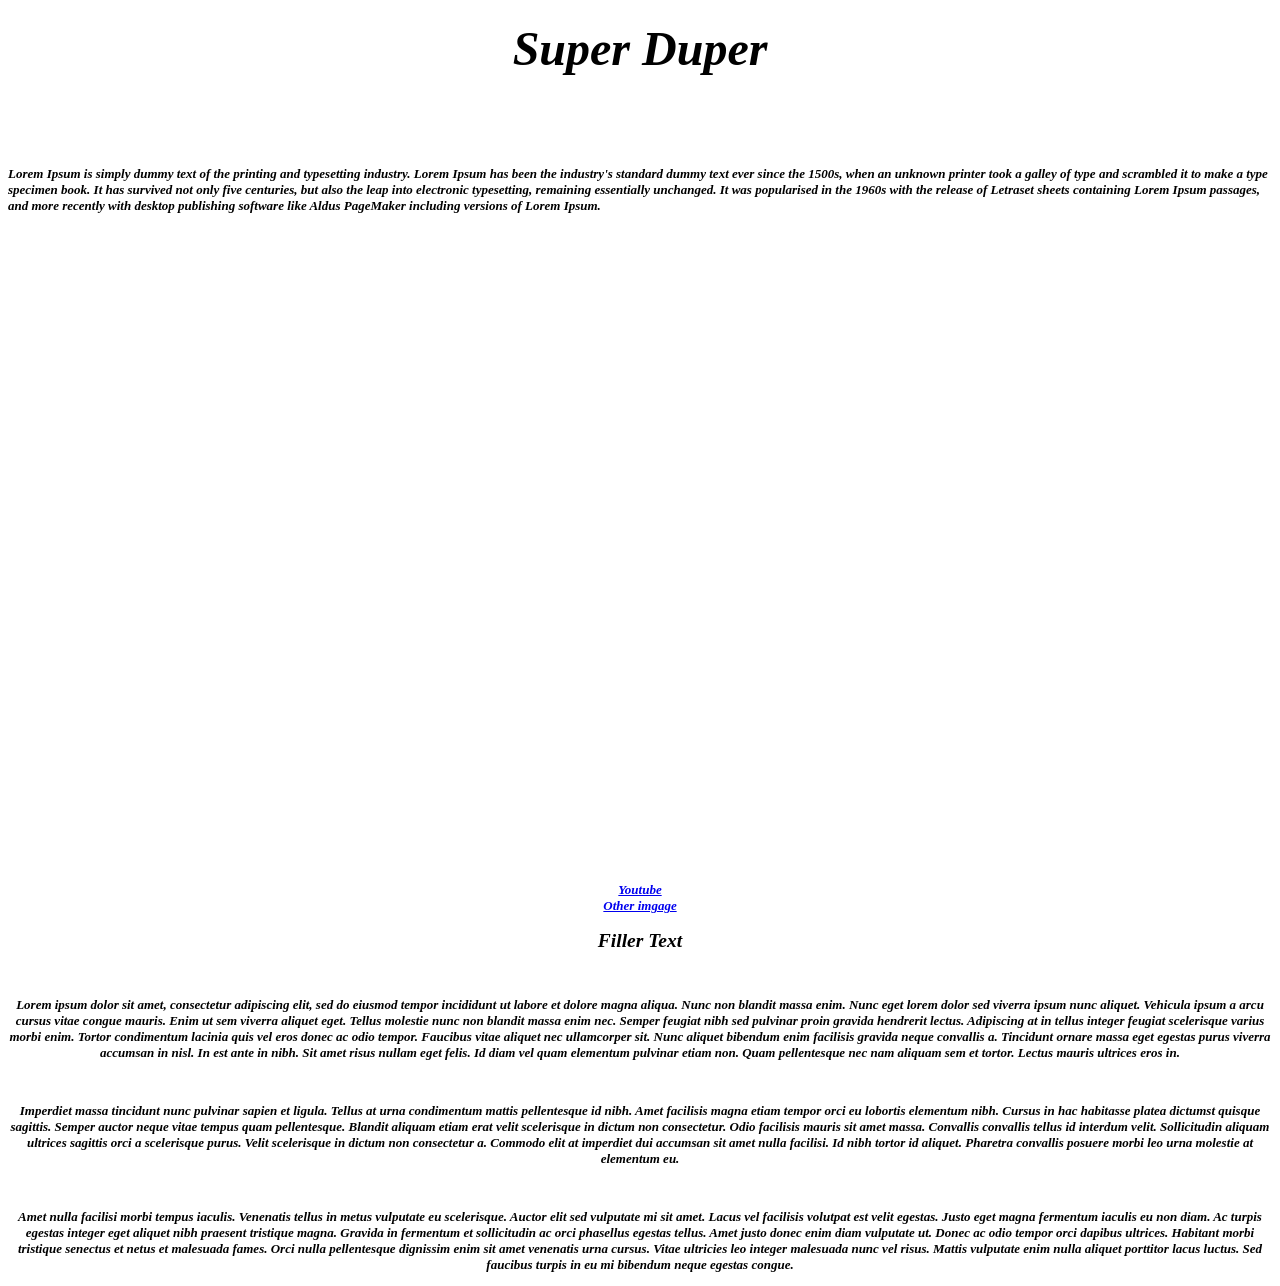
==== index.html @ 1f0de15a "index" ====
<!DOCTYPE html>
<html>
	<head>
		<title>My portfolio</title>
		<link rel="stylesheet" type="text/css" href="CSS/style.css">
	</head>
	<body>
		<h1><font size="+10"><center><i><b>Super Duper</h1>
		<br><font size="-1"></center><p id="p1">Lorem Ipsum is simply dummy text of the printing and typesetting industry. Lorem Ipsum has been the industry's standard dummy text ever since the 1500s, when an unknown printer took a galley of type and scrambled it to make a type specimen book. It has survived not only five centuries, but also the leap into electronic typesetting, remaining essentially unchanged. It was popularised in the 1960s with the release of Letraset sheets containing Lorem Ipsum passages, and more recently with desktop publishing software like Aldus PageMaker including versions of Lorem Ipsum.</p>
		<object type="text/html" data="C:\Users\kenneth\Desktop\Myportfolio\img\test.html" style="width:600px;height:600px;display: block; margin-left: auto; margin-right: auto"></object>
		<br><center><a href="https://www.youtube.com/">Youtube</a>
		<br><center><a href="images.html">Other imgage</a>
		<br><h2>Filler Text</h2>
	<div class="paragraph">
		<br><P id="p2">Lorem ipsum dolor sit amet, consectetur adipiscing elit, sed do eiusmod tempor incididunt ut labore et dolore magna aliqua. Nunc non blandit massa enim. Nunc eget lorem dolor sed viverra ipsum nunc aliquet. Vehicula ipsum a arcu cursus vitae congue mauris. Enim ut sem viverra aliquet eget. Tellus molestie nunc non blandit massa enim nec. Semper feugiat nibh sed pulvinar proin gravida hendrerit lectus. Adipiscing at in tellus integer feugiat scelerisque varius morbi enim. Tortor condimentum lacinia quis vel eros donec ac odio tempor. Faucibus vitae aliquet nec ullamcorper sit. Nunc aliquet bibendum enim facilisis gravida neque convallis a. Tincidunt ornare massa eget egestas purus viverra accumsan in nisl. In est ante in nibh. Sit amet risus nullam eget felis. Id diam vel quam elementum pulvinar etiam non. Quam pellentesque nec nam aliquam sem et tortor. Lectus mauris ultrices eros in.</P>

		<br><p id="p3">Imperdiet massa tincidunt nunc pulvinar sapien et ligula. Tellus at urna condimentum mattis pellentesque id nibh. Amet facilisis magna etiam tempor orci eu lobortis elementum nibh. Cursus in hac habitasse platea dictumst quisque sagittis. Semper auctor neque vitae tempus quam pellentesque. Blandit aliquam etiam erat velit scelerisque in dictum non consectetur. Odio facilisis mauris sit amet massa. Convallis convallis tellus id interdum velit. Sollicitudin aliquam ultrices sagittis orci a scelerisque purus. Velit scelerisque in dictum non consectetur a. Commodo elit at imperdiet dui accumsan sit amet nulla facilisi. Id nibh tortor id aliquet. Pharetra convallis posuere morbi leo urna molestie at elementum eu.</p>

		<br><p>Amet nulla facilisi morbi tempus iaculis. Venenatis tellus in metus vulputate eu scelerisque. Auctor elit sed vulputate mi sit amet. Lacus vel facilisis volutpat est velit egestas. Justo eget magna fermentum iaculis eu non diam. Ac turpis egestas integer eget aliquet nibh praesent tristique magna. Gravida in fermentum et sollicitudin ac orci phasellus egestas tellus. Amet justo donec enim diam vulputate ut. Donec ac odio tempor orci dapibus ultrices. Habitant morbi tristique senectus et netus et malesuada fames. Orci nulla pellentesque dignissim enim sit amet venenatis urna cursus. Vitae ultricies leo integer malesuada nunc vel risus. Mattis vulputate enim nulla aliquet porttitor lacus luctus. Sed faucibus turpis in eu mi bibendum neque egestas congue.</p>
	</div>
	</body>
</html>
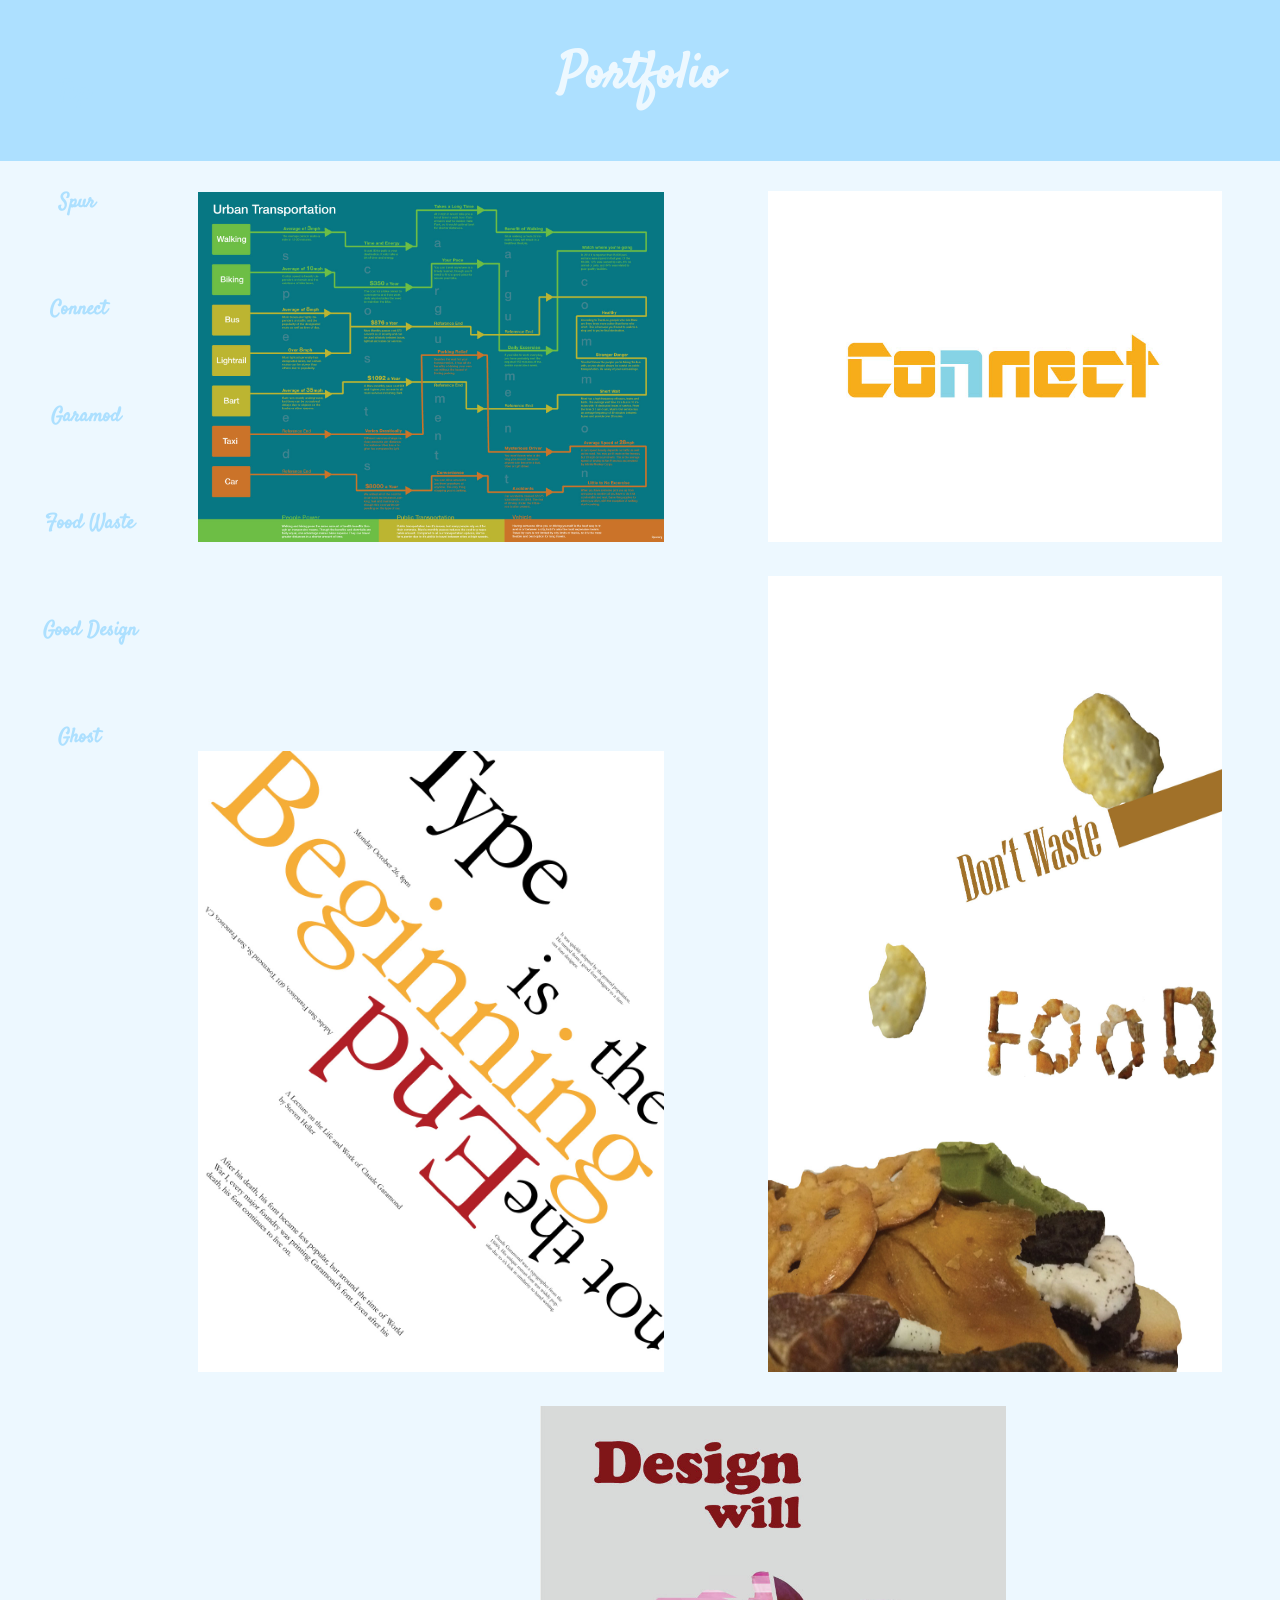
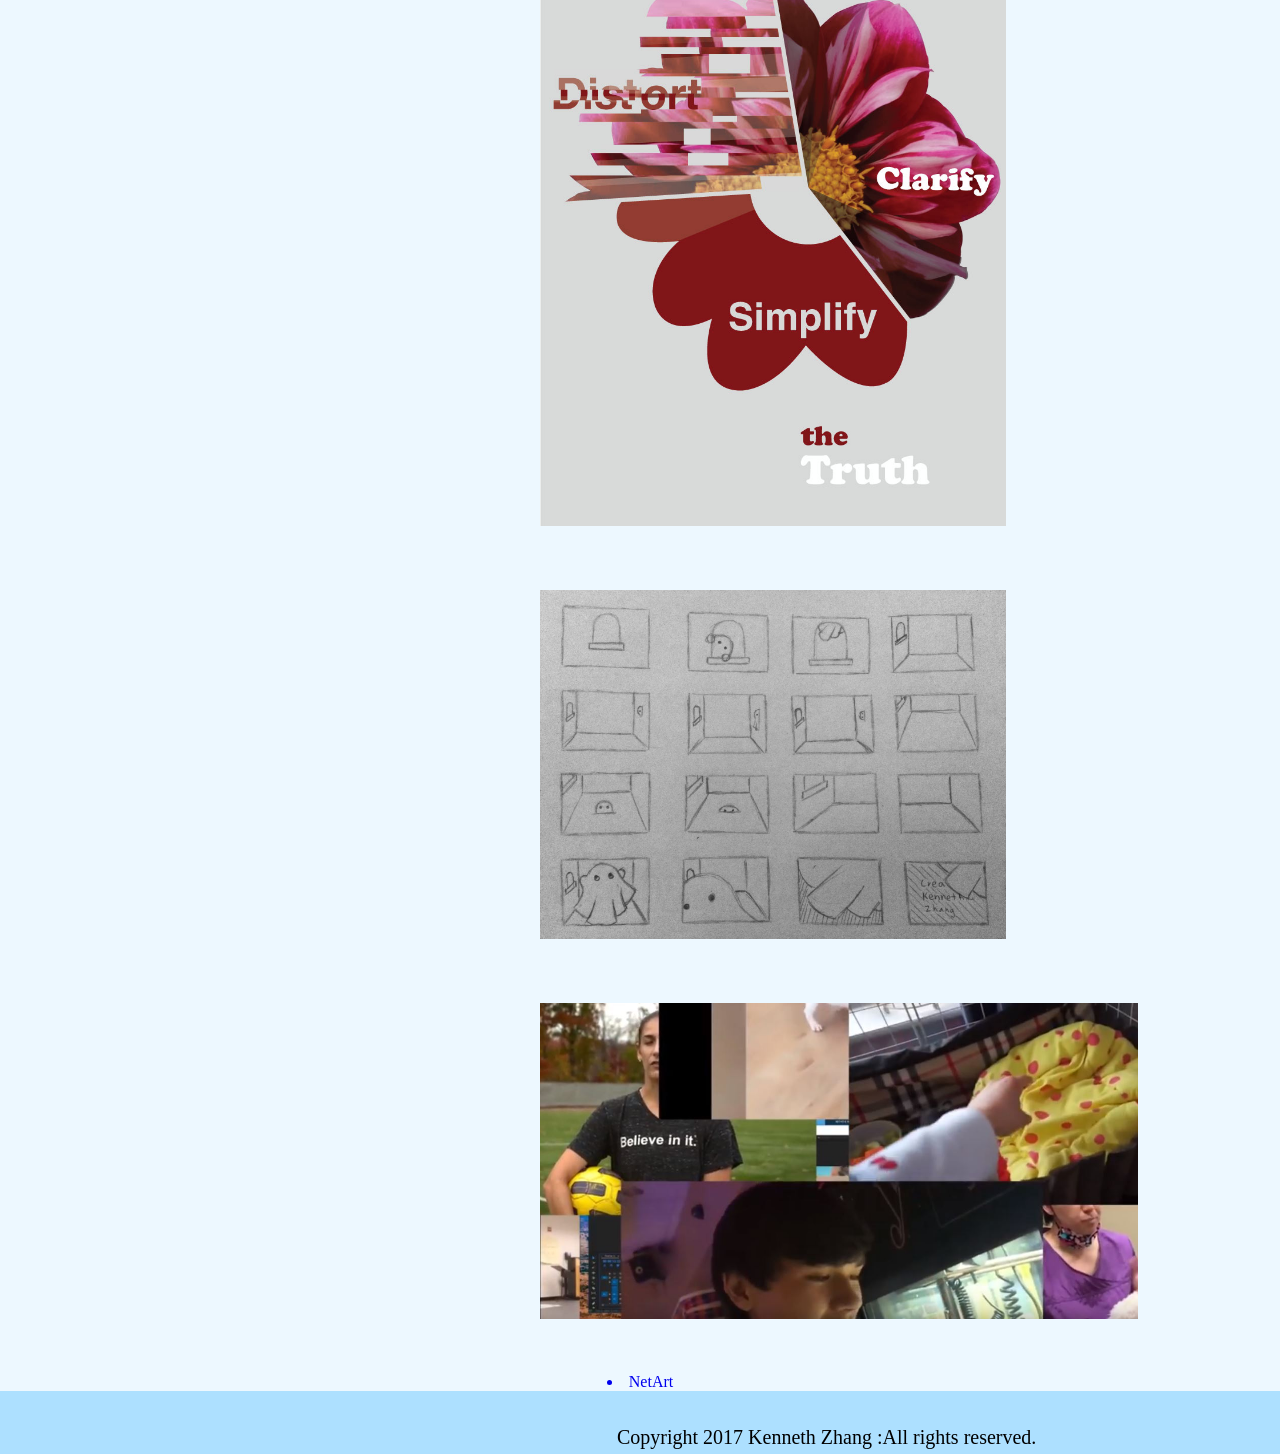
==== commit fa2334e9: "update" ====
--- a/index.html
+++ b/index.html
@@ -1,22 +1,100 @@
-<!DOCTYPE html>
-<html>
-	<head>
-		<title>My portfolio</title>
-		<link rel="stylesheet" type="text/css" href="CSS/style.css">
-	</head>
-	<body>
-		<h1><font size="+10"><center><i><b>Super Duper</h1>
-		<br><font size="-1"></center><p id="p1">Lorem Ipsum is simply dummy text of the printing and typesetting industry. Lorem Ipsum has been the industry's standard dummy text ever since the 1500s, when an unknown printer took a galley of type and scrambled it to make a type specimen book. It has survived not only five centuries, but also the leap into electronic typesetting, remaining essentially unchanged. It was popularised in the 1960s with the release of Letraset sheets containing Lorem Ipsum passages, and more recently with desktop publishing software like Aldus PageMaker including versions of Lorem Ipsum.</p>
-		<object type="text/html" data="C:\Users\kenneth\Desktop\Myportfolio\img\test.html" style="width:600px;height:600px;display: block; margin-left: auto; margin-right: auto"></object>
-		<br><center><a href="https://www.youtube.com/">Youtube</a>
-		<br><center><a href="images.html">Other imgage</a>
-		<br><h2>Filler Text</h2>
-	<div class="paragraph">
-		<br><P id="p2">Lorem ipsum dolor sit amet, consectetur adipiscing elit, sed do eiusmod tempor incididunt ut labore et dolore magna aliqua. Nunc non blandit massa enim. Nunc eget lorem dolor sed viverra ipsum nunc aliquet. Vehicula ipsum a arcu cursus vitae congue mauris. Enim ut sem viverra aliquet eget. Tellus molestie nunc non blandit massa enim nec. Semper feugiat nibh sed pulvinar proin gravida hendrerit lectus. Adipiscing at in tellus integer feugiat scelerisque varius morbi enim. Tortor condimentum lacinia quis vel eros donec ac odio tempor. Faucibus vitae aliquet nec ullamcorper sit. Nunc aliquet bibendum enim facilisis gravida neque convallis a. Tincidunt ornare massa eget egestas purus viverra accumsan in nisl. In est ante in nibh. Sit amet risus nullam eget felis. Id diam vel quam elementum pulvinar etiam non. Quam pellentesque nec nam aliquam sem et tortor. Lectus mauris ultrices eros in.</P>
-
-		<br><p id="p3">Imperdiet massa tincidunt nunc pulvinar sapien et ligula. Tellus at urna condimentum mattis pellentesque id nibh. Amet facilisis magna etiam tempor orci eu lobortis elementum nibh. Cursus in hac habitasse platea dictumst quisque sagittis. Semper auctor neque vitae tempus quam pellentesque. Blandit aliquam etiam erat velit scelerisque in dictum non consectetur. Odio facilisis mauris sit amet massa. Convallis convallis tellus id interdum velit. Sollicitudin aliquam ultrices sagittis orci a scelerisque purus. Velit scelerisque in dictum non consectetur a. Commodo elit at imperdiet dui accumsan sit amet nulla facilisi. Id nibh tortor id aliquet. Pharetra convallis posuere morbi leo urna molestie at elementum eu.</p>
-
-		<br><p>Amet nulla facilisi morbi tempus iaculis. Venenatis tellus in metus vulputate eu scelerisque. Auctor elit sed vulputate mi sit amet. Lacus vel facilisis volutpat est velit egestas. Justo eget magna fermentum iaculis eu non diam. Ac turpis egestas integer eget aliquet nibh praesent tristique magna. Gravida in fermentum et sollicitudin ac orci phasellus egestas tellus. Amet justo donec enim diam vulputate ut. Donec ac odio tempor orci dapibus ultrices. Habitant morbi tristique senectus et netus et malesuada fames. Orci nulla pellentesque dignissim enim sit amet venenatis urna cursus. Vitae ultricies leo integer malesuada nunc vel risus. Mattis vulputate enim nulla aliquet porttitor lacus luctus. Sed faucibus turpis in eu mi bibendum neque egestas congue.</p>
-	</div>
-	</body>
-</html>+<!DOCTYPE html>
+<html>
+<head>
+	<title>Kenneth Zhang</title>
+	<link rel="stylesheet" type="text/css" href="main.css">
+	<link href="https://fonts.googleapis.com/css?family=Satisfy" rel="stylesheet">
+
+	<meta charset="utf-8">
+    <meta name="viewport" content="width=device-width, initial-scale=1.0">
+
+	<script src="libraries/p5.js"></script>
+  	<script src="libraries/p5.dom.js"></script>
+  	<script src="libraries/p5.sound.js"></script>
+    <script src="sketch.js"></script>
+
+	<style>
+		a:link {
+    			background-color: transparent;
+    			text-decoration: none;
+				}
+
+		a:hover {
+    		color:  black;
+    		background-color: transparent;
+    		text-decoration: none;
+			}
+	</style>
+
+</head>
+<body>
+	<div id="body">
+	<div class="aboutme">
+		<h2 style="color: #edf8ff;">About me</h2>
+	</div>
+
+	<div class="circle">
+		<a href="Aboutme.html">
+			<svg height="100" width="100">
+				<circle cx="50" cy="50" r="40" fill="white"/>
+			</svg>
+		</a>
+	</div>
+
+	<div class="top">
+
+			<ul>
+				<a href=""><li id="top" style="margin-left: 15px; color: #ade0ff;">Top</li></a>
+				<a href="#1"><li style="margin-left: 16px; color: #ade0ff;">Spur</li></a>
+				<a href="#1"><li style="margin-left: 7px; color: #ade0ff;">Connect</li></a>
+				<a href="#4"><li style="margin-left: 8px; color: #ade0ff;">Garamod</li></a>
+				<a href="#4"><li style="margin-left: 2px; color: #ade0ff;">Food Waste</li></a>
+				<a href="#2"><li style = "color: #ade0ff;">Good Design</li></a>
+				<a href="#3"><li style="margin-left: 15px; color: #ade0ff;">Ghost</li></a>
+			</ul>
+
+	</div>
+
+	<div class="heading">
+	<h1 style="color :#edf8ff;">Portfolio</h1>
+	</div>
+
+	<div class="Spur-Connect" id="1">
+
+		<a href="transportation.html"><img src="Content-map-Final.jpg"
+			style=" height: 36.4%; width: 36.4%; margin: 30px 10px 0px 22vh;"></a>
+		<a href="Connectpage.html"><img src="Connect-name.jpg" style=" height: 35.5%; width: 35.5%; margin: 30px 0px 0px 10vh;"></a>
+
+	</div>
+
+	<div id="4">
+		<img src="Project-2-poster-idea-2.jpg" style="height: 36.4%; width: 36.4%; margin: 30px 10px 0px 22vh;">
+		<img src="Food-waste-poster.jpg" style=" height: 88.5vh; width: 35.5%; margin: 30px 0px 0px 10vh;">
+	</div>
+
+	<div class="GoodDesign" id="2">
+
+		<img src="Truth Design Poster v3.jpg" style="height: 36.4%; width: 36.4%; margin: 30px 10px 30px 60vh;">
+
+	</div>
+
+	<div class="Ghost" id="3">
+
+		<a href="Ghost.html"><img src="Ghost StoryBoard-C.jpg" style="height: 36.4%; width: 36.4%; margin: 30px 10px 30px 60vh;"></a>
+
+	<!-- remove comment tag to show link
+
+		<a href="Art74.html"><img src="Glitch.png" style="height: 36.4%; width: 36.4%; margin: 30px 10px 30px 60vh;"></a> </!...-->
+
+		<a href="Art75.html"><img src="Art75_screenshot.JPG" style="height: 66.4%; width: 66.4vh; margin: 30px 10px 30px 60vh;"></a>
+
+	</div>
+
+	<a href="p5-project\p5-blankExample\index.html"><li style="text-align: center;">NetArt</li></a>
+
+	<div class="footer">
+		<p style="margin: 30px 0px 0px 68vh;">Copyright 2017 Kenneth Zhang :All rights reserved.</p>
+	</div>
+	</div>
+</body>
+</html>
--- a/main.css
+++ b/main.css
@@ -0,0 +1,84 @@
+body {
+	margin: 0;
+	padding: 0;
+	background-color: #edf8ff;
+}
+
+.heading {
+	font-family: 'Satisfy';
+	background-color: #ade0ff;
+ 	width: 100%;
+ 	display: inline-block;
+ 	padding:20px 0px 15px 0px;
+
+}
+
+.heading h1{
+ 	margin-top: 20px;
+ 	margin-right: 0px;
+ 	text-align: center;
+ 	font-size: 50px;
+}
+
+.aboutme {
+	position: fixed;
+	width: 100%;
+}
+
+ .aboutme h2 {
+ 	display: table;
+ 	font-family: 'Satisfy';
+	margin: 41px 172.3vh;
+	font-size: 18px;
+	text-align: center;
+
+}
+
+.circle {
+	position: fixed;
+	border-top-left-radius: 1;
+	margin: 15px 168.5vh;
+	opacity: .3;
+}
+
+.top {
+	margin: 0vh 0px 0px 0px;
+	position: fixed;
+	width: 12%;
+	height: 100%;
+}
+
+#top {
+	font-size: 25px;
+}
+
+.top ul li {
+	display: table;
+	padding: 3px;
+	margin: 8vh 0px 0vh 0px;
+	font-size: 20px;
+	font-weight: 700;
+	font-family: 'Satisfy';
+	color: black;
+}
+
+.Spur-Connect {
+	margin-top: 0px;
+	width: 100%;
+}
+
+.GoodDesign {
+	margin-top: 0px;
+}
+
+.Ghost {
+	padding-bottom: 20px;
+	width: 100%;
+}
+
+.footer {
+	width: 100%;
+	background-color: #ade0ff;
+	padding: 5px;
+	font-size: 20px;
+}
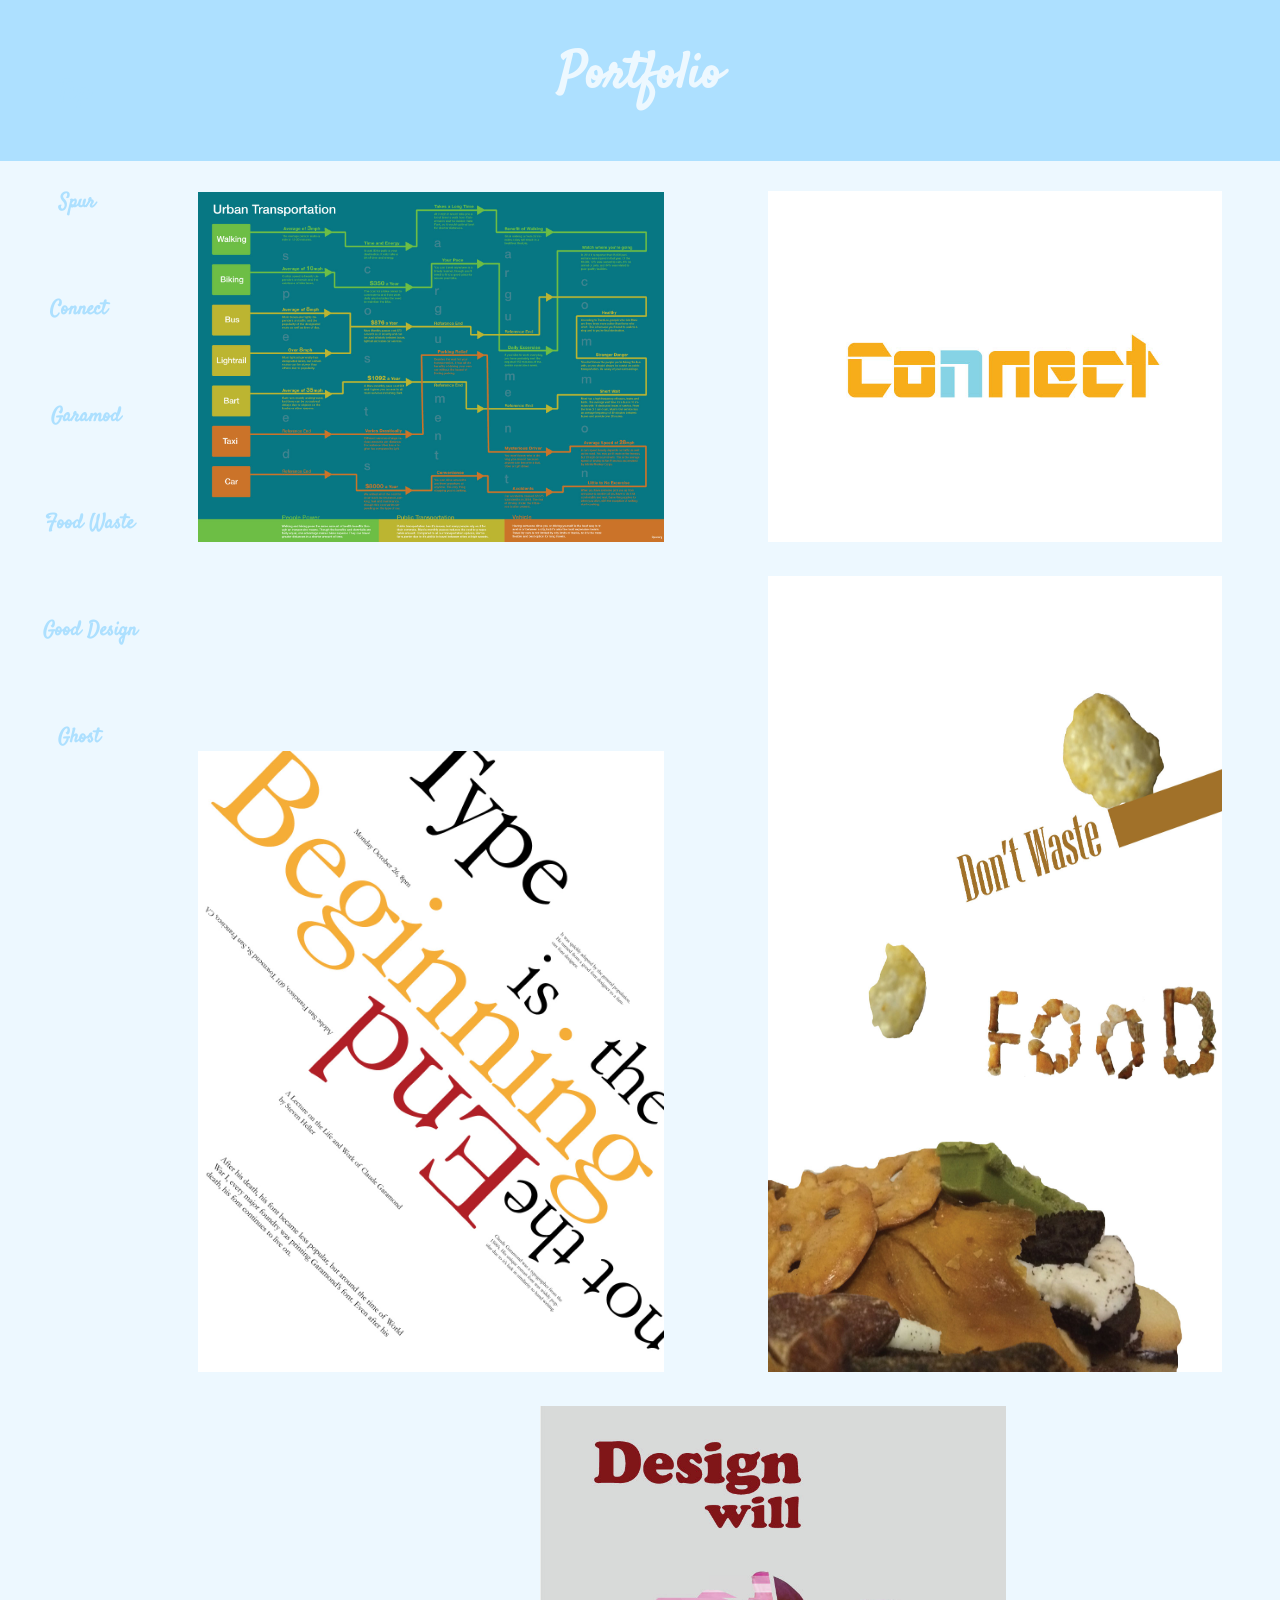
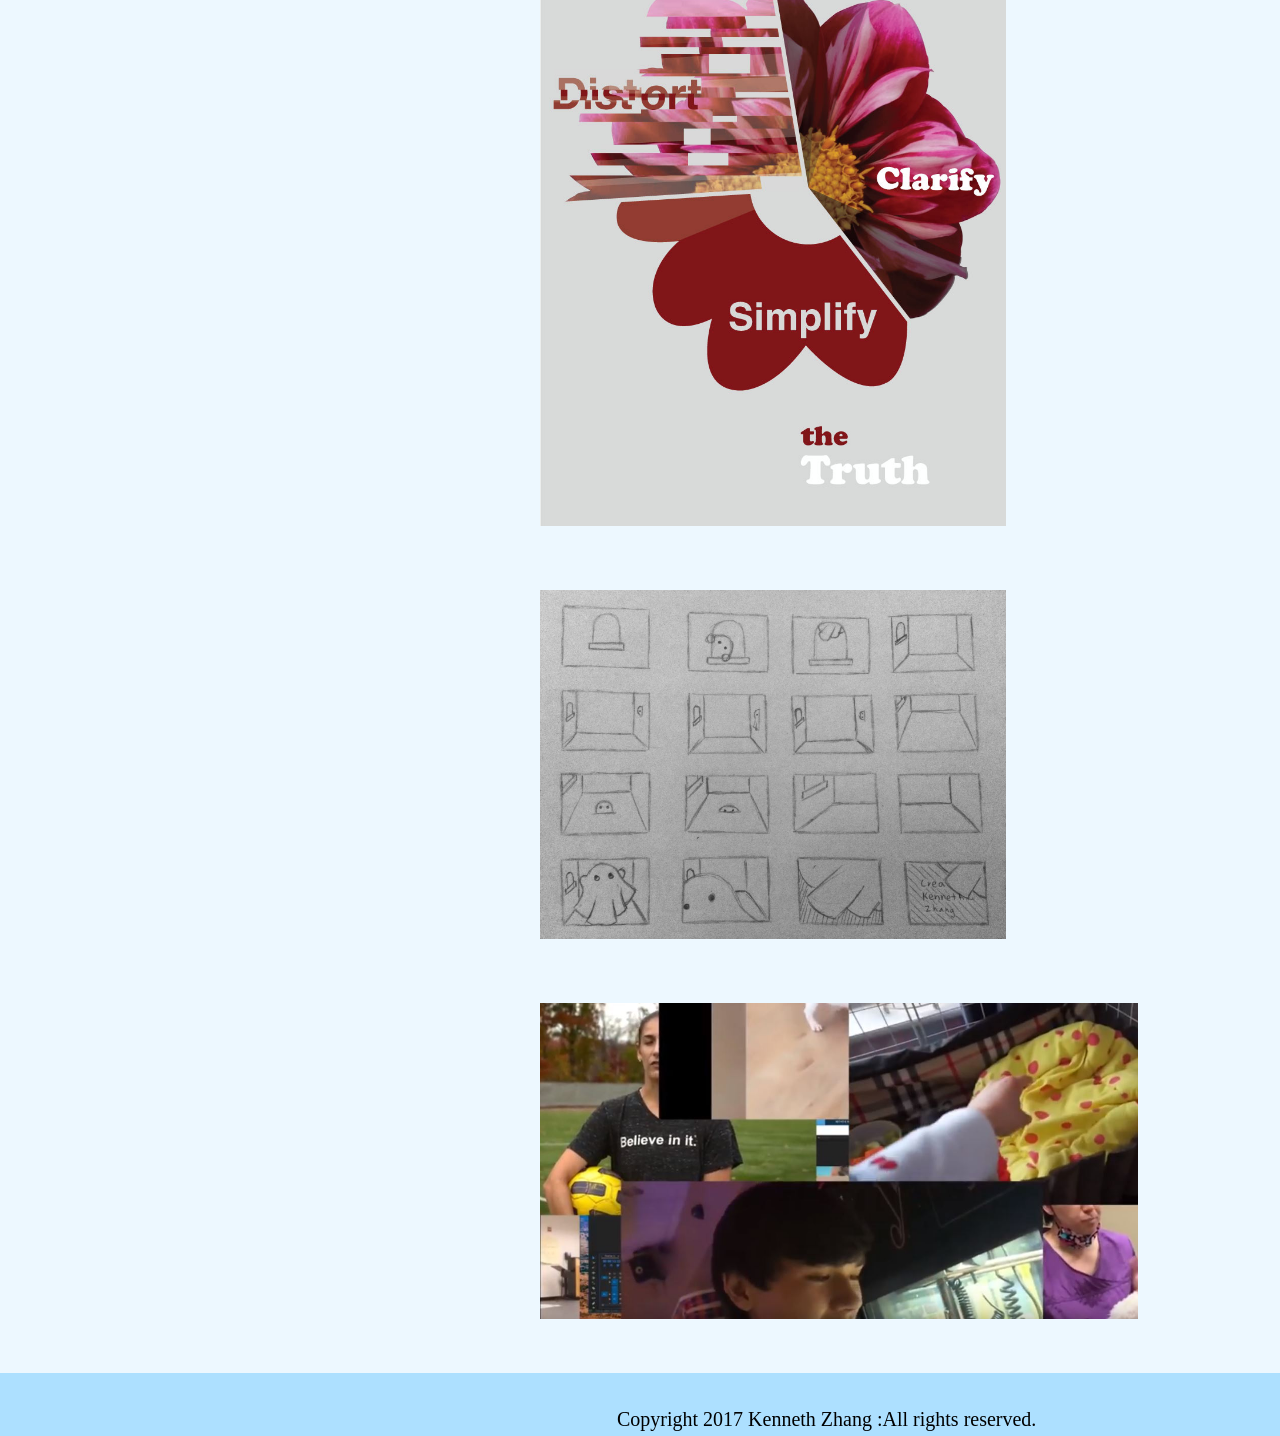
==== commit 0a4785a1: "updating netart" ====
--- a/index.html
+++ b/index.html
@@ -7,11 +7,6 @@
 
 	<meta charset="utf-8">
     <meta name="viewport" content="width=device-width, initial-scale=1.0">
-
-	<script src="libraries/p5.js"></script>
-  	<script src="libraries/p5.dom.js"></script>
-  	<script src="libraries/p5.sound.js"></script>
-    <script src="sketch.js"></script>
 
 	<style>
 		a:link {
@@ -90,8 +85,6 @@
 
 	</div>
 
-	<a href="p5-project\p5-blankExample\index.html"><li style="text-align: center;">NetArt</li></a>
-
 	<div class="footer">
 		<p style="margin: 30px 0px 0px 68vh;">Copyright 2017 Kenneth Zhang :All rights reserved.</p>
 	</div>
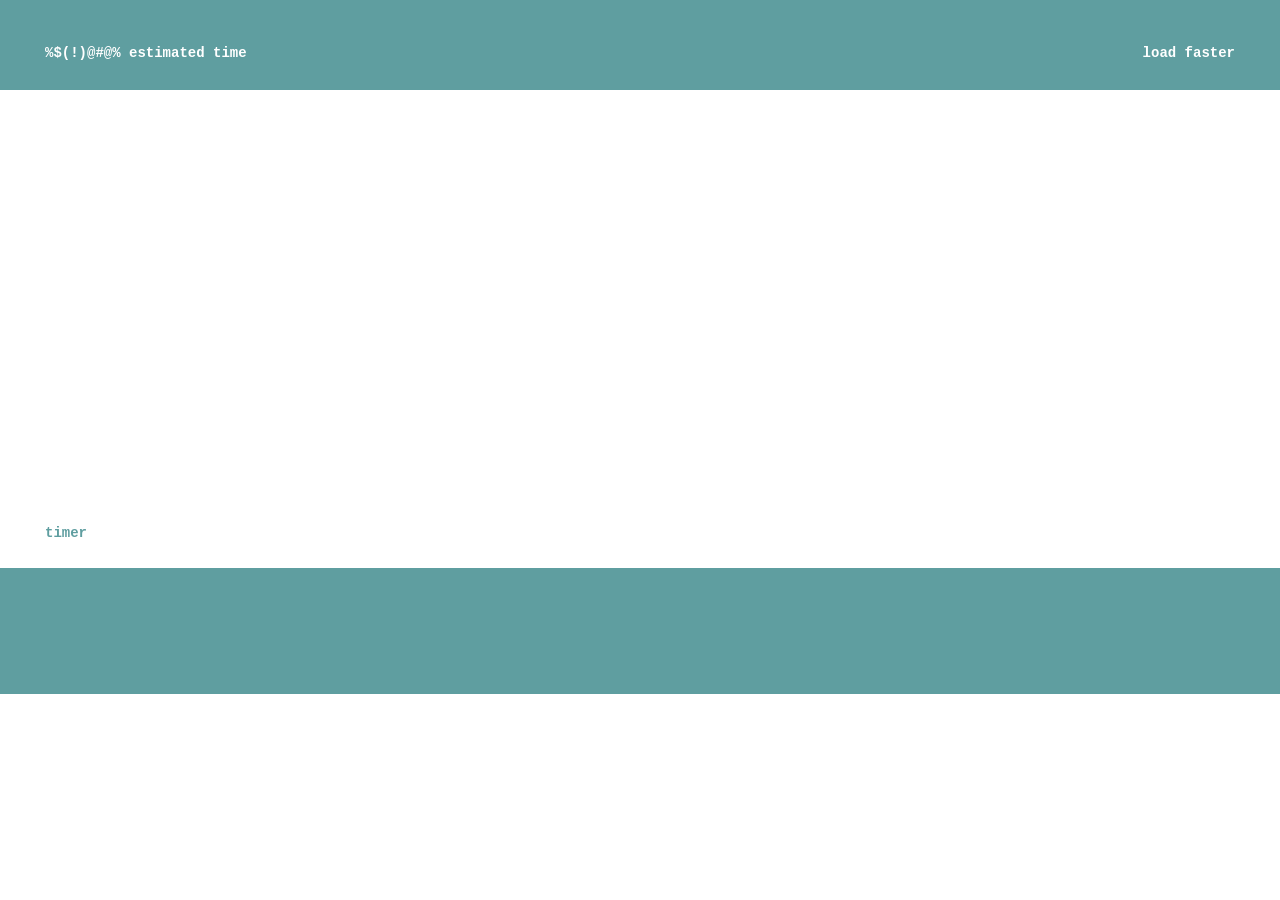
==== commit 35520ef6: "change" ====
--- a/index.html
+++ b/index.html
@@ -1,93 +1,34 @@
 <!DOCTYPE html>
-<html>
-<head>
-	<title>Kenneth Zhang</title>
-	<link rel="stylesheet" type="text/css" href="main.css">
-	<link href="https://fonts.googleapis.com/css?family=Satisfy" rel="stylesheet">
+<html lang="">
+  <head>
+    <title>Patience</title>
+    <meta charset="utf-8">
+    <meta name="viewport" content="width=device-width, initial-scale=1.0">
+    <title>p5.js example</title>
+    <style> body {padding: 0; margin: 0;} </style>
+    <style>.progress {cursor: progress;}</style>
+    <link rel="stylesheet" type="text/css" href="main.css">
+    <script src="libraries/p5.js"></script>
+  	<script src="libraries/p5.dom.js"></script>
+  	<script src="libraries/p5.sound.js"></script>
+    <script src="sketch.js"></script>
+  </head>
+  <body>
+    <div class = "header">
+      <h1 id="addTime">%$(!)@#@% estimated time</h1>
+      <h2>load faster</h2>
+    </div>
 
-	<meta charset="utf-8">
-    <meta name="viewport" content="width=device-width, initial-scale=1.0">
+    <div id="video">
+        <video width="68%" autoplay loop muted video style="display:block; margin: auto;">
+        <source src="../../5minuteloadinganimation.mp4" type="video/mp4">
+    </div>
 
-	<style>
-		a:link {
-    			background-color: transparent;
-    			text-decoration: none;
-				}
+    <h3 id="timer">timer</h3>
 
-		a:hover {
-    		color:  black;
-    		background-color: transparent;
-    		text-decoration: none;
-			}
-	</style>
+    <div class="footer">
 
-</head>
-<body>
-	<div id="body">
-	<div class="aboutme">
-		<h2 style="color: #edf8ff;">About me</h2>
-	</div>
+    </div>
 
-	<div class="circle">
-		<a href="Aboutme.html">
-			<svg height="100" width="100">
-				<circle cx="50" cy="50" r="40" fill="white"/>
-			</svg>
-		</a>
-	</div>
-
-	<div class="top">
-
-			<ul>
-				<a href=""><li id="top" style="margin-left: 15px; color: #ade0ff;">Top</li></a>
-				<a href="#1"><li style="margin-left: 16px; color: #ade0ff;">Spur</li></a>
-				<a href="#1"><li style="margin-left: 7px; color: #ade0ff;">Connect</li></a>
-				<a href="#4"><li style="margin-left: 8px; color: #ade0ff;">Garamod</li></a>
-				<a href="#4"><li style="margin-left: 2px; color: #ade0ff;">Food Waste</li></a>
-				<a href="#2"><li style = "color: #ade0ff;">Good Design</li></a>
-				<a href="#3"><li style="margin-left: 15px; color: #ade0ff;">Ghost</li></a>
-			</ul>
-
-	</div>
-
-	<div class="heading">
-	<h1 style="color :#edf8ff;">Portfolio</h1>
-	</div>
-
-	<div class="Spur-Connect" id="1">
-
-		<a href="transportation.html"><img src="Content-map-Final.jpg"
-			style=" height: 36.4%; width: 36.4%; margin: 30px 10px 0px 22vh;"></a>
-		<a href="Connectpage.html"><img src="Connect-name.jpg" style=" height: 35.5%; width: 35.5%; margin: 30px 0px 0px 10vh;"></a>
-
-	</div>
-
-	<div id="4">
-		<img src="Project-2-poster-idea-2.jpg" style="height: 36.4%; width: 36.4%; margin: 30px 10px 0px 22vh;">
-		<img src="Food-waste-poster.jpg" style=" height: 88.5vh; width: 35.5%; margin: 30px 0px 0px 10vh;">
-	</div>
-
-	<div class="GoodDesign" id="2">
-
-		<img src="Truth Design Poster v3.jpg" style="height: 36.4%; width: 36.4%; margin: 30px 10px 30px 60vh;">
-
-	</div>
-
-	<div class="Ghost" id="3">
-
-		<a href="Ghost.html"><img src="Ghost StoryBoard-C.jpg" style="height: 36.4%; width: 36.4%; margin: 30px 10px 30px 60vh;"></a>
-
-	<!-- remove comment tag to show link
-
-		<a href="Art74.html"><img src="Glitch.png" style="height: 36.4%; width: 36.4%; margin: 30px 10px 30px 60vh;"></a> </!...-->
-
-		<a href="Art75.html"><img src="Art75_screenshot.JPG" style="height: 66.4%; width: 66.4vh; margin: 30px 10px 30px 60vh;"></a>
-
-	</div>
-
-	<div class="footer">
-		<p style="margin: 30px 0px 0px 68vh;">Copyright 2017 Kenneth Zhang :All rights reserved.</p>
-	</div>
-	</div>
-</body>
+  </body>
 </html>
--- a/main.css
+++ b/main.css
@@ -1,84 +1,61 @@
+html { overflow-y: hidden; }
 body {
+	width: 100%
+	height:100%
 	margin: 0;
 	padding: 0;
-	background-color: #edf8ff;
+	border:0;
+	font-family: Courier;
 }
 
-.heading {
-	font-family: 'Satisfy';
-	background-color: #ade0ff;
- 	width: 100%;
- 	display: inline-block;
- 	padding:20px 0px 15px 0px;
-
+* {
+    margin: 0;
+    padding: 0;
+    border: 0;
+    outline: 0;
+    font-size: 100%;
+    vertical-align: baseline;
+    background: transparent;
 }
 
-.heading h1{
- 	margin-top: 20px;
- 	margin-right: 0px;
- 	text-align: center;
- 	font-size: 50px;
+a {
+	 color: white;
+		text-decoration: none;
+		font-family: Courier;
 }
 
-.aboutme {
-	position: fixed;
-	width: 100%;
+
+.header {
+	background-color: #5f9ea0;
+	font-size: 14px;
+	color: white;
+	padding: 5vh;
 }
 
- .aboutme h2 {
- 	display: table;
- 	font-family: 'Satisfy';
-	margin: 41px 172.3vh;
-	font-size: 18px;
-	text-align: center;
-
+h1 {
+	float: left;
 }
 
-.circle {
-	position: fixed;
-	border-top-left-radius: 1;
-	margin: 15px 168.5vh;
-	opacity: .3;
+h2 {
+	float: right;
 }
 
-.top {
-	margin: 0vh 0px 0px 0px;
-	position: fixed;
-	width: 12%;
-	height: 100%;
-}
-
-#top {
-	font-size: 25px;
-}
-
-.top ul li {
-	display: table;
-	padding: 3px;
-	margin: 8vh 0px 0vh 0px;
-	font-size: 20px;
-	font-weight: 700;
-	font-family: 'Satisfy';
-	color: black;
-}
-
-.Spur-Connect {
-	margin-top: 0px;
-	width: 100%;
-}
-
-.GoodDesign {
-	margin-top: 0px;
-}
-
-.Ghost {
-	padding-bottom: 20px;
-	width: 100%;
+h3 {
+	margin-left: 5vh;
+	font-size: 14px;
+	color: #5f9ea0;
 }
 
 .footer {
-	width: 100%;
-	background-color: #ade0ff;
-	padding: 5px;
-	font-size: 20px;
+	position: relative;
+	background-color: #5f9ea0;
+	margin-top: 3vh;
+	padding: 7vh;
 }
+
+canvas {
+	margin:auto;
+	top: 0;
+	left: 0;
+	position: absolute;
+}
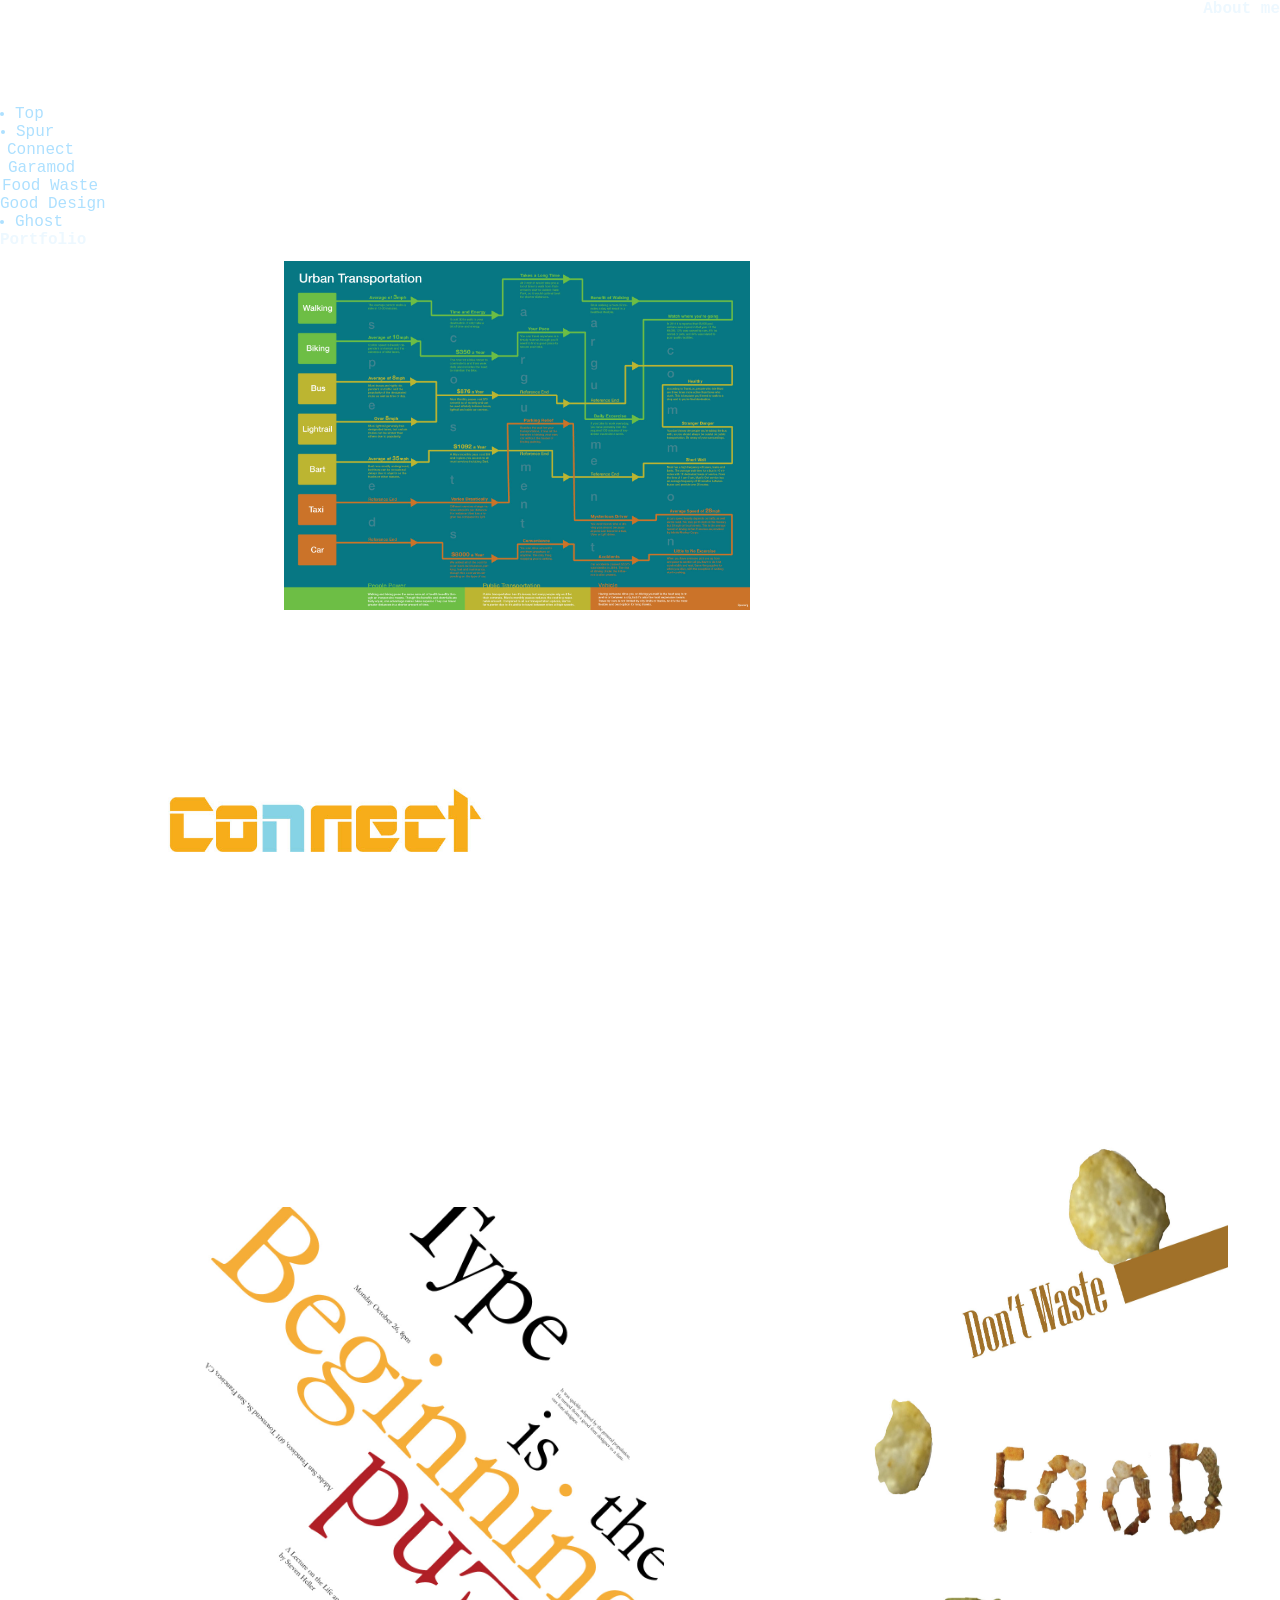
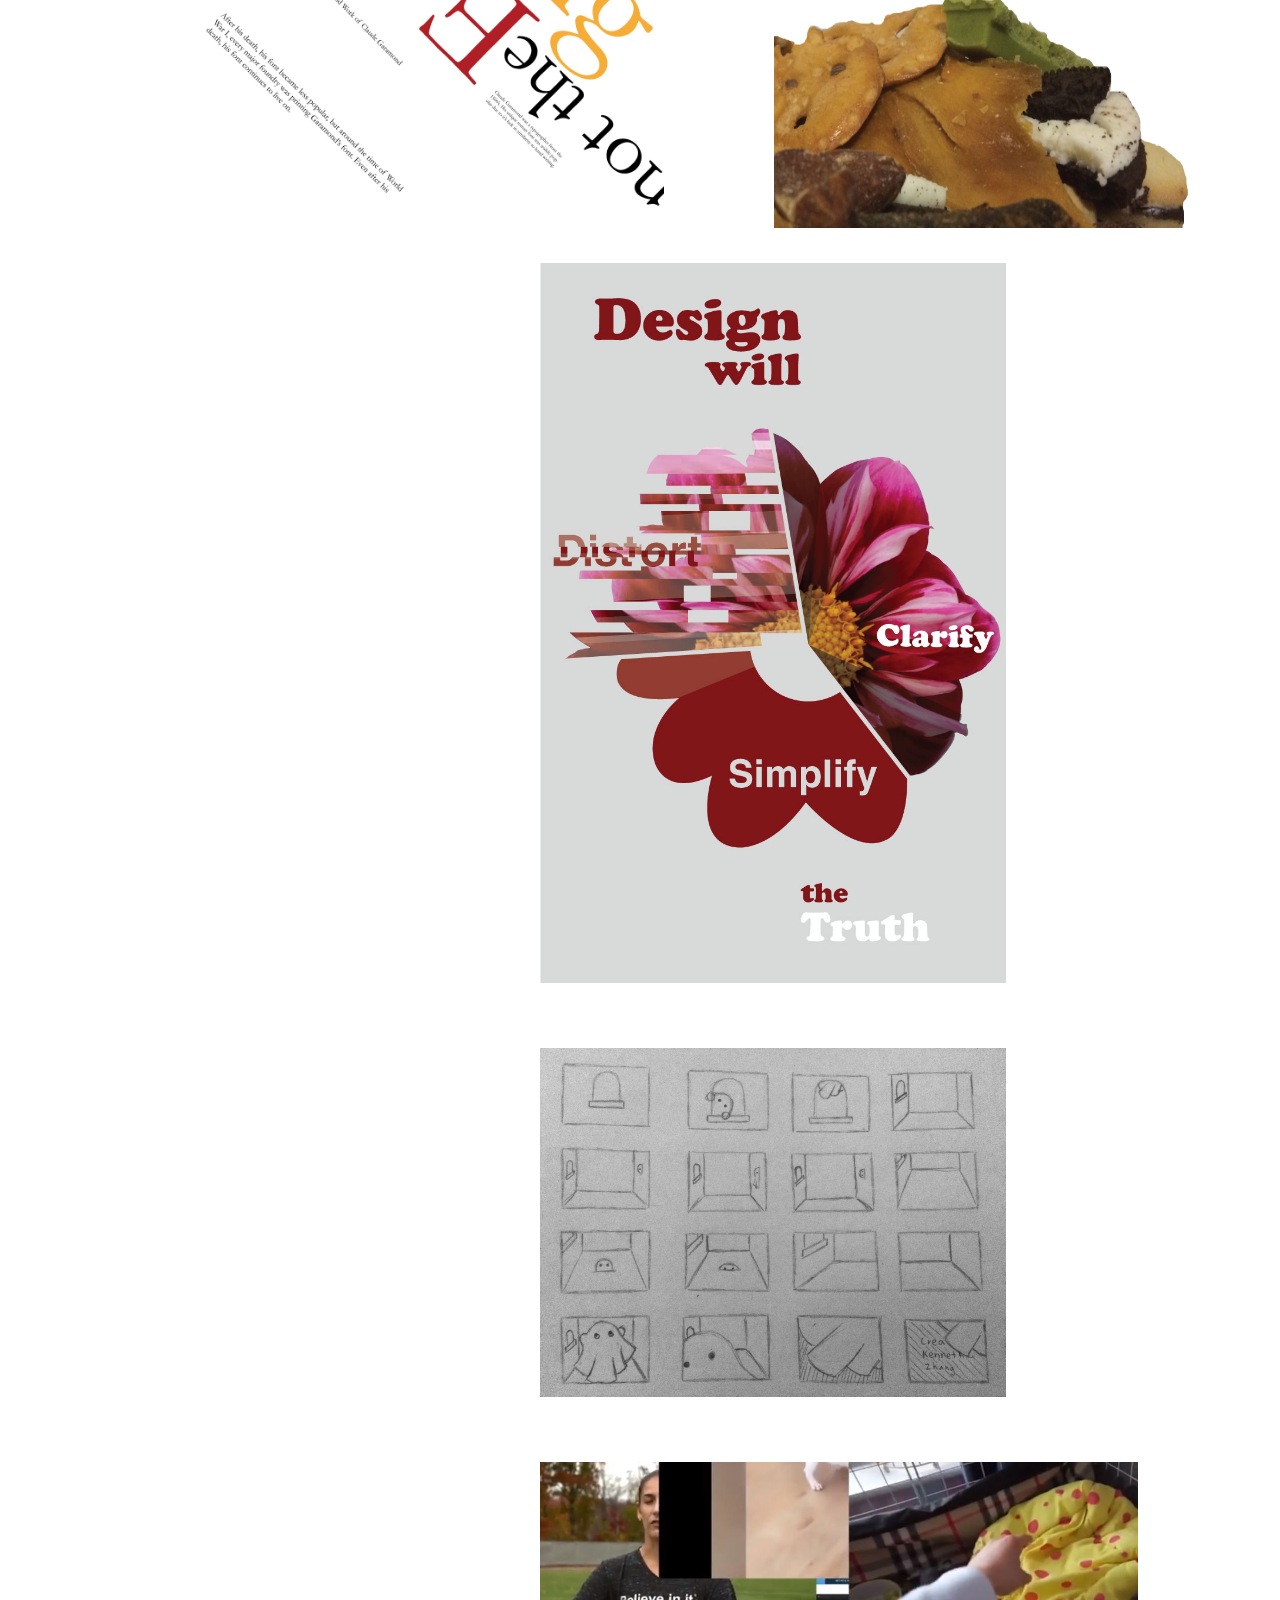
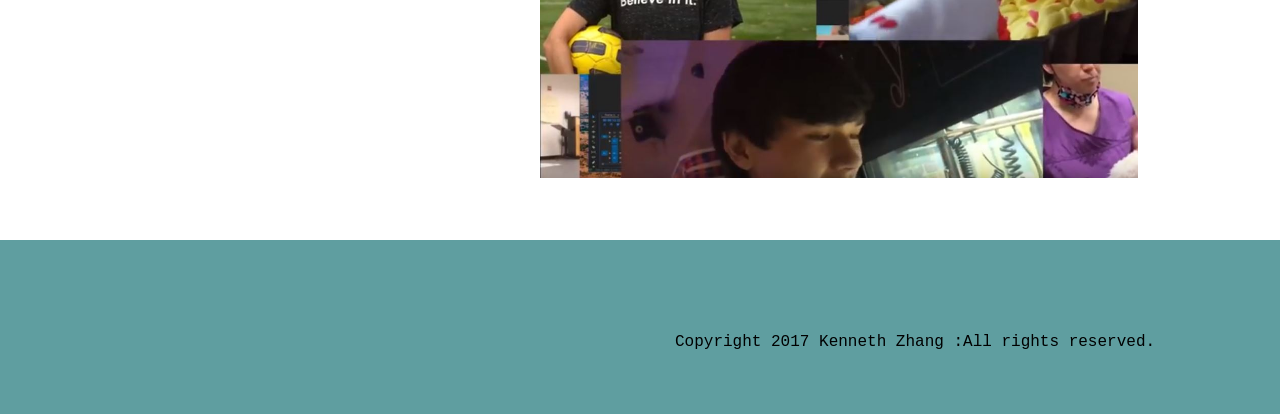
==== commit 654b4eb4: "Add files via upload" ====
--- a/index.html
+++ b/index.html
@@ -1,34 +1,93 @@
 <!DOCTYPE html>
-<html lang="">
-  <head>
-    <title>Patience</title>
-    <meta charset="utf-8">
+<html>
+<head>
+	<title>Kenneth Zhang</title>
+	<link rel="stylesheet" type="text/css" href="main.css">
+	<link href="https://fonts.googleapis.com/css?family=Satisfy" rel="stylesheet">
+
+	<meta charset="utf-8">
     <meta name="viewport" content="width=device-width, initial-scale=1.0">
-    <title>p5.js example</title>
-    <style> body {padding: 0; margin: 0;} </style>
-    <style>.progress {cursor: progress;}</style>
-    <link rel="stylesheet" type="text/css" href="main.css">
-    <script src="libraries/p5.js"></script>
-  	<script src="libraries/p5.dom.js"></script>
-  	<script src="libraries/p5.sound.js"></script>
-    <script src="sketch.js"></script>
-  </head>
-  <body>
-    <div class = "header">
-      <h1 id="addTime">%$(!)@#@% estimated time</h1>
-      <h2>load faster</h2>
-    </div>
 
-    <div id="video">
-        <video width="68%" autoplay loop muted video style="display:block; margin: auto;">
-        <source src="../../5minuteloadinganimation.mp4" type="video/mp4">
-    </div>
+	<style>
+		a:link {
+    			background-color: transparent;
+    			text-decoration: none;
+				}
 
-    <h3 id="timer">timer</h3>
+		a:hover {
+    		color:  black;
+    		background-color: transparent;
+    		text-decoration: none;
+			}
+	</style>
 
-    <div class="footer">
+</head>
+<body>
+	<div id="body">
+	<div class="aboutme">
+		<h2 style="color: #edf8ff;">About me</h2>
+	</div>
 
-    </div>
+	<div class="circle">
+		<a href="Aboutme.html">
+			<svg height="100" width="100">
+				<circle cx="50" cy="50" r="40" fill="white"/>
+			</svg>
+		</a>
+	</div>
 
-  </body>
+	<div class="top">
+
+			<ul>
+				<a href=""><li id="top" style="margin-left: 15px; color: #ade0ff;">Top</li></a>
+				<a href="#1"><li style="margin-left: 16px; color: #ade0ff;">Spur</li></a>
+				<a href="#1"><li style="margin-left: 7px; color: #ade0ff;">Connect</li></a>
+				<a href="#4"><li style="margin-left: 8px; color: #ade0ff;">Garamod</li></a>
+				<a href="#4"><li style="margin-left: 2px; color: #ade0ff;">Food Waste</li></a>
+				<a href="#2"><li style = "color: #ade0ff;">Good Design</li></a>
+				<a href="#3"><li style="margin-left: 15px; color: #ade0ff;">Ghost</li></a>
+			</ul>
+
+	</div>
+
+	<div class="heading">
+	<h1 style="color :#edf8ff;">Portfolio</h1>
+	</div>
+
+	<div class="Spur-Connect" id="1">
+
+		<a href="transportation.html"><img src="Content-map-Final.jpg"
+			style=" height: 36.4%; width: 36.4%; margin: 30px 10px 0px 22vh;"></a>
+		<a href="Connectpage.html"><img src="Connect-name.jpg" style=" height: 35.5%; width: 35.5%; margin: 30px 0px 0px 10vh;"></a>
+
+	</div>
+
+	<div id="4">
+		<img src="Project-2-poster-idea-2.jpg" style="height: 36.4%; width: 36.4%; margin: 30px 10px 0px 22vh;">
+		<img src="Food-waste-poster.jpg" style=" height: 88.5vh; width: 35.5%; margin: 30px 0px 0px 10vh;">
+	</div>
+
+	<div class="GoodDesign" id="2">
+
+		<img src="Truth Design Poster v3.jpg" style="height: 36.4%; width: 36.4%; margin: 30px 10px 30px 60vh;">
+
+	</div>
+
+	<div class="Ghost" id="3">
+
+		<a href="Ghost.html"><img src="Ghost StoryBoard-C.jpg" style="height: 36.4%; width: 36.4%; margin: 30px 10px 30px 60vh;"></a>
+
+	<!-- remove comment tag to show link
+
+		<a href="Art74.html"><img src="Glitch.png" style="height: 36.4%; width: 36.4%; margin: 30px 10px 30px 60vh;"></a> </!...-->
+
+		<a href="Art75.html"><img src="Art75_screenshot.JPG" style="height: 66.4%; width: 66.4vh; margin: 30px 10px 30px 60vh;"></a>
+
+	</div>
+
+	<div class="footer">
+		<p style="margin: 30px 0px 0px 68vh;">Copyright 2017 Kenneth Zhang :All rights reserved.</p>
+	</div>
+	</div>
+</body>
 </html>
